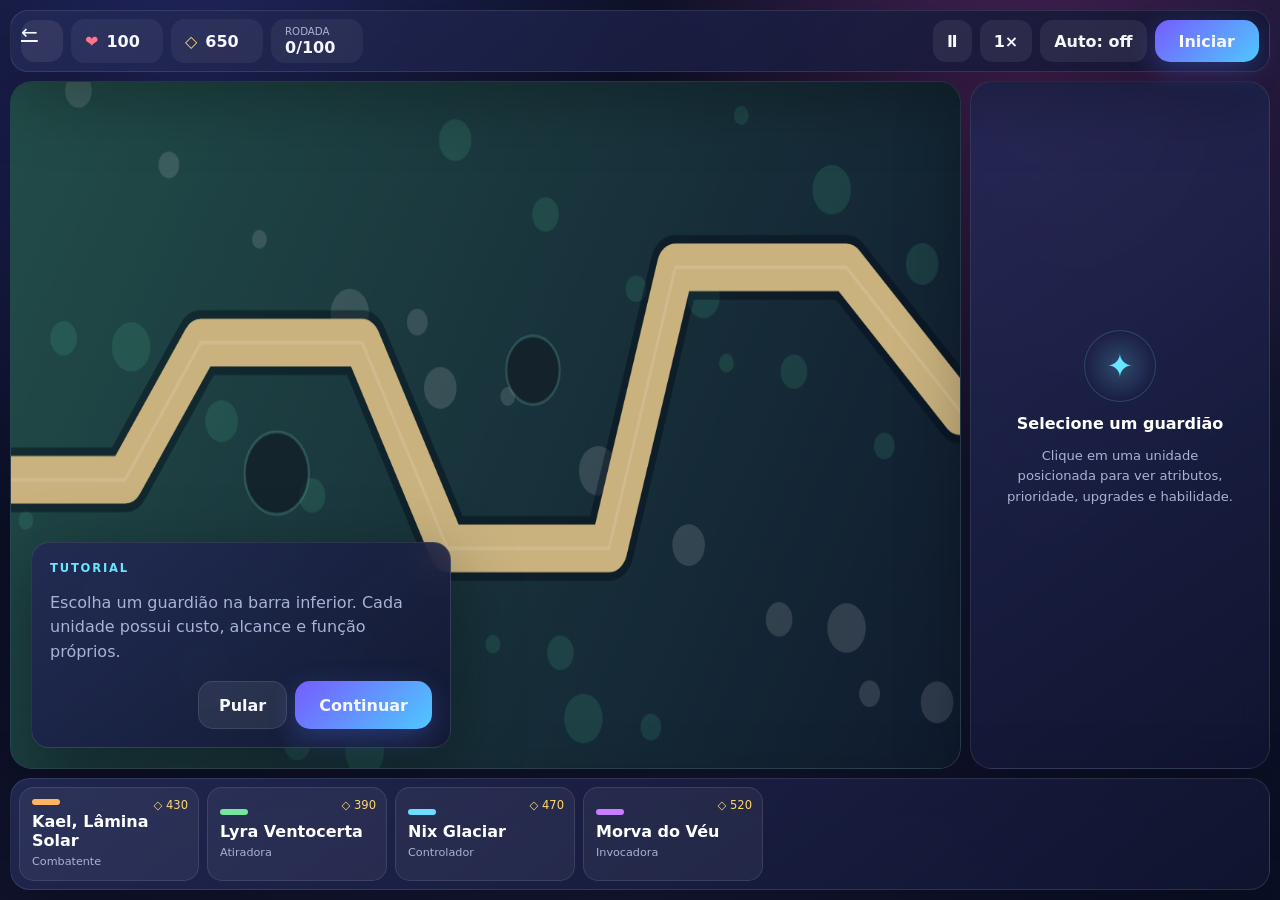
==== game.html @ 0b50af87 "Add files via upload" ====
<!DOCTYPE html>
<html lang="pt-BR">
<head>
  <meta charset="UTF-8">
  <meta name="viewport" content="width=device-width, initial-scale=1.0, viewport-fit=cover">
  <meta name="theme-color" content="#101326">
  <title>Batalha — Astral Bastion TD</title>
  <link rel="stylesheet" href="./css/global.css">
  <link rel="stylesheet" href="./css/game.css">
  <link rel="stylesheet" href="./css/animations.css">
  <link rel="stylesheet" href="./css/responsive.css">
</head>
<body class="game-body">
  <div class="game-app">
    <header class="battle-hud glass">
      <a href="./index.html" class="icon-btn hud-back" aria-label="Menu">←</a>
      <div class="hud-stat"><span>❤</span><b id="livesHud">100</b></div>
      <div class="hud-stat"><span>◇</span><b id="moneyHud">650</b></div>
      <div class="hud-stat wave"><span>Rodada</span><b><span id="waveHud">0</span>/<span id="waveMaxHud">100</span></b></div>
      <div class="hud-spacer"></div>
      <button class="hud-button" id="pauseBtn">Ⅱ</button>
      <button class="hud-button" id="speedBtn">1×</button>
      <button class="hud-button auto" id="autoBtn">Auto: off</button>
      <button class="primary-btn hud-start" id="startWaveBtn">Iniciar</button>
    </header>

    <main class="battle-layout">
      <section class="canvas-stage" id="canvasStage">
        <canvas id="gameCanvas" width="1280" height="720"></canvas>
        <div id="toastLayer" class="toast-layer"></div>
        <div id="tutorialBox" class="tutorial-box glass hidden">
          <span class="eyebrow">TUTORIAL</span>
          <p id="tutorialText"></p>
          <div><button class="secondary-btn" id="skipTutorial">Pular</button><button class="primary-btn" id="nextTutorial">Continuar</button></div>
        </div>
        <div id="resultOverlay" class="result-overlay hidden">
          <div class="result-card glass"><span class="result-icon" id="resultIcon">✦</span><h2 id="resultTitle">Vitória</h2><p id="resultSummary"></p><div class="result-stats" id="resultStats"></div><div class="result-actions"><button class="secondary-btn" id="retryBtn">Tentar novamente</button><a class="primary-btn link-btn" href="./index.html">Menu principal</a></div></div>
        </div>
      </section>

      <aside class="tower-panel glass" id="towerPanel">
        <div class="empty-selection" id="emptySelection"><div class="orb">✦</div><b>Selecione um guardião</b><p>Clique em uma unidade posicionada para ver atributos, prioridade, upgrades e habilidade.</p></div>
        <div id="towerDetails" class="hidden"></div>
      </aside>
    </main>

    <footer class="hero-dock glass" id="heroDock"></footer>
  </div>
  <script type="module" src="./js/game.js"></script>
</body>
</html>
---- css/global.css ----
:root{--bg:#0c1024;--bg2:#171a38;--panel:rgba(25,29,61,.82);--panel2:#202653;--text:#f6f7ff;--muted:#aab2d5;--cyan:#69e6ff;--violet:#9f78ff;--pink:#ff79b8;--gold:#ffd76e;--green:#73e6a8;--red:#ff758d;--border:rgba(255,255,255,.1);--shadow:0 22px 70px rgba(0,0,0,.35);--radius:24px}
*{box-sizing:border-box}html,body{margin:0;min-height:100%;font-family:Inter,ui-rounded,"Segoe UI",system-ui,sans-serif;color:var(--text);background:radial-gradient(circle at 15% 10%,#252a68 0,transparent 35%),radial-gradient(circle at 80% 10%,#4a2358 0,transparent 30%),linear-gradient(135deg,#090d20,#161938 70%,#0a1027);overflow-x:hidden}button,select,input{font:inherit}button,a{touch-action:manipulation}.glass{background:linear-gradient(145deg,rgba(35,41,86,.88),rgba(17,21,48,.84));border:1px solid var(--border);box-shadow:var(--shadow);backdrop-filter:blur(16px)}.eyebrow{display:block;color:var(--cyan);font-size:.72rem;font-weight:900;letter-spacing:.16em;text-transform:uppercase}.primary-btn,.secondary-btn,.hud-button,.icon-btn{border:0;color:var(--text);cursor:pointer;transition:.2s transform,.2s filter,.2s background}.primary-btn{display:inline-flex;align-items:center;justify-content:center;min-height:48px;padding:0 24px;border-radius:15px;background:linear-gradient(135deg,#765cff,#4ec8ff);box-shadow:0 9px 28px rgba(89,118,255,.3);font-weight:900}.primary-btn:hover,.secondary-btn:hover,.hud-button:hover,.icon-btn:hover{transform:translateY(-2px);filter:brightness(1.08)}.secondary-btn{min-height:46px;padding:0 20px;border-radius:15px;background:rgba(255,255,255,.08);border:1px solid var(--border);font-weight:800}.wide{width:100%}.icon-btn{width:42px;height:42px;border-radius:14px;background:rgba(255,255,255,.08);font-size:1.25rem}.hidden{display:none!important}.link-btn{text-decoration:none}.tag{display:inline-flex;padding:5px 9px;border-radius:999px;background:rgba(105,230,255,.1);border:1px solid rgba(105,230,255,.2);color:var(--cyan);font-size:.72rem;font-weight:800}.progress-track{width:100%;height:10px;border-radius:999px;background:rgba(255,255,255,.08);overflow:hidden}.progress-fill{height:100%;width:0;background:linear-gradient(90deg,var(--violet),var(--cyan));border-radius:inherit}.rarity-common{color:#d5daea}.rarity-uncommon{color:#79e6a5}.rarity-rare{color:#6dbdff}.rarity-epic{color:#bd7cff}.rarity-legendary{color:#ffd56a}.rarity-mythic{color:#ff82c2}dialog::backdrop{background:rgba(4,7,20,.78);backdrop-filter:blur(7px)}
---- css/game.css ----
.game-body{overflow:hidden}.game-app{height:100dvh;padding:10px;display:grid;grid-template-rows:auto 1fr auto;gap:9px}.battle-hud{min-height:62px;border-radius:18px;padding:8px 10px;display:flex;align-items:center;gap:8px;z-index:5}.hud-stat{height:44px;padding:0 14px;border-radius:14px;background:rgba(255,255,255,.055);display:flex;align-items:center;gap:8px;min-width:92px}.hud-stat>span{color:var(--red)}.hud-stat:nth-of-type(2)>span{color:var(--gold)}.hud-stat.wave{display:flex;flex-direction:column;gap:1px;justify-content:center;align-items:flex-start}.hud-stat.wave>span{color:var(--muted);font-size:.64rem;text-transform:uppercase}.hud-spacer{flex:1}.hud-button{height:42px;padding:0 14px;border-radius:13px;background:rgba(255,255,255,.07);font-weight:900}.hud-button.active{background:rgba(105,230,255,.17);box-shadow:inset 0 0 0 1px rgba(105,230,255,.25)}.hud-start{min-height:42px}.battle-layout{min-height:0;display:grid;grid-template-columns:minmax(0,1fr) 300px;gap:9px}.canvas-stage{position:relative;min-height:0;border-radius:22px;overflow:hidden;background:#142f3e;box-shadow:var(--shadow);border:1px solid var(--border)}#gameCanvas{display:block;width:100%;height:100%;touch-action:none;cursor:crosshair}.tower-panel{min-height:0;border-radius:22px;padding:18px;overflow:auto}.empty-selection{height:100%;display:grid;place-items:center;align-content:center;text-align:center;color:var(--muted);padding:15px}.empty-selection .orb{width:72px;height:72px;border-radius:50%;display:grid;place-items:center;font-size:2rem;color:var(--cyan);background:radial-gradient(circle,rgba(105,230,255,.22),transparent 70%);border:1px solid rgba(105,230,255,.2);margin-bottom:12px}.empty-selection b{color:#fff}.empty-selection p{font-size:.82rem;line-height:1.55}.tower-head{display:flex;justify-content:space-between;gap:10px;align-items:flex-start}.tower-head h2{margin:4px 0}.tower-level{padding:6px 9px;border-radius:10px;background:rgba(255,255,255,.07);font-size:.72rem}.stat-list{display:grid;grid-template-columns:1fr 1fr;gap:8px;margin:15px 0}.stat-box{padding:10px;border-radius:13px;background:rgba(255,255,255,.055)}.stat-box span{font-size:.66rem;color:var(--muted);display:block}.stat-box b{font-size:.93rem}.priority-row{margin:15px 0}.priority-row label{display:block;color:var(--muted);font-size:.72rem;margin-bottom:6px}.priority-row select{width:100%;padding:10px;border-radius:12px;background:#11162f;color:#fff;border:1px solid var(--border)}.upgrade-path{padding:12px;margin:8px 0;border-radius:14px;background:rgba(255,255,255,.045);border:1px solid var(--border)}.upgrade-path .up-head{display:flex;justify-content:space-between;gap:8px}.upgrade-path small{color:var(--muted)}.upgrade-path button{width:100%;margin-top:8px;padding:9px;border-radius:11px;border:0;background:rgba(105,230,255,.12);color:#c7f7ff;font-weight:800;cursor:pointer}.upgrade-path button:disabled{opacity:.45;cursor:not-allowed}.ability-btn{width:100%;margin-top:10px;min-height:44px;border:0;border-radius:13px;background:linear-gradient(135deg,#9a63ff,#e65fa8);color:#fff;font-weight:900;cursor:pointer;position:relative;overflow:hidden}.ability-btn:disabled{filter:saturate(.4);opacity:.65}.ability-cooldown{position:absolute;inset:0;background:rgba(8,9,25,.66);transform-origin:bottom}.sell-btn{width:100%;margin-top:9px;padding:10px;border-radius:12px;border:1px solid rgba(255,117,141,.24);background:rgba(255,117,141,.08);color:#ffafbd;font-weight:800;cursor:pointer}.hero-dock{min-height:88px;border-radius:20px;padding:8px;display:flex;gap:8px;overflow-x:auto;z-index:6}.hero-card{min-width:160px;max-width:180px;flex:1;padding:11px 12px;border-radius:15px;border:1px solid var(--border);background:rgba(255,255,255,.055);color:#fff;text-align:left;cursor:pointer;position:relative}.hero-card.selected{border-color:var(--cyan);box-shadow:0 0 0 1px rgba(105,230,255,.2),0 0 25px rgba(105,230,255,.1)}.hero-card.locked{opacity:.45}.hero-card b{display:block}.hero-card small{color:var(--muted);font-size:.7rem}.hero-card .cost{position:absolute;right:10px;top:10px;color:var(--gold);font-size:.72rem}.hero-color{width:28px;height:6px;border-radius:99px;margin-bottom:7px}.toast-layer{position:absolute;left:50%;top:15px;transform:translateX(-50%);z-index:8;display:grid;gap:7px;pointer-events:none}.toast{background:rgba(14,18,40,.92);border:1px solid var(--border);padding:10px 15px;border-radius:13px;box-shadow:0 8px 30px rgba(0,0,0,.28);animation:toastIn .25s ease}.tutorial-box{position:absolute;z-index:9;left:20px;bottom:20px;width:min(420px,calc(100% - 40px));padding:18px;border-radius:18px}.tutorial-box p{color:var(--muted);line-height:1.55}.tutorial-box>div{display:flex;justify-content:flex-end;gap:8px}.result-overlay{position:absolute;z-index:12;inset:0;background:rgba(5,8,20,.72);display:grid;place-items:center;padding:20px;backdrop-filter:blur(7px)}.result-card{width:min(530px,100%);padding:28px;border-radius:26px;text-align:center}.result-icon{font-size:3rem;color:var(--gold)}.result-card h2{font-size:2.3rem;margin:8px}.result-card p{color:var(--muted)}.result-stats{display:grid;grid-template-columns:repeat(2,1fr);gap:8px;margin:18px 0}.result-stats div{padding:11px;border-radius:13px;background:rgba(255,255,255,.055)}.result-stats span{display:block;font-size:.68rem;color:var(--muted)}.result-actions{display:flex;gap:8px;justify-content:center}.result-actions>*{flex:1}
---- css/animations.css ----
@keyframes pulseSoft{0%,100%{box-shadow:0 9px 28px rgba(89,118,255,.3)}50%{box-shadow:0 9px 40px rgba(89,185,255,.55)}}@keyframes toastIn{from{opacity:0;transform:translateY(-8px)}to{opacity:1;transform:none}}@keyframes fadeUp{from{opacity:0;transform:translateY(12px)}to{opacity:1;transform:none}}.pulse-soft{animation:pulseSoft 2.4s ease-in-out infinite}.menu-card,.hero-panel{animation:fadeUp .5s ease both}.menu-card:nth-child(2){animation-delay:.04s}.menu-card:nth-child(3){animation-delay:.08s}.menu-card:nth-child(4){animation-delay:.12s}.menu-card:nth-child(5){animation-delay:.16s}.menu-card:nth-child(6){animation-delay:.2s}.menu-card:nth-child(7){animation-delay:.24s}.menu-card:nth-child(8){animation-delay:.28s}
---- css/responsive.css ----
@media(max-width:900px){.menu-shell{grid-template-columns:1fr}.hero-panel{min-height:460px}.battle-layout{grid-template-columns:1fr}.tower-panel{position:absolute;right:12px;top:84px;bottom:104px;width:min(330px,calc(100% - 24px));z-index:10;transform:translateX(calc(100% + 20px));transition:.25s transform}.tower-panel.mobile-open{transform:none}.canvas-stage{grid-column:1}.hud-stat{min-width:auto}.hud-stat.wave{min-width:70px}.hud-button.auto{display:none}}
@media(max-width:640px){.menu-body{padding:10px}.topbar{padding:10px}.brand-mark{width:40px;height:40px}.brand h1{font-size:.92rem}.resource{min-width:66px;padding:0 8px}.menu-shell{margin:12px auto}.hero-panel{padding:26px;min-height:430px}.hero-panel h2{font-size:2.65rem}.mini-stats{gap:18px}.nav-grid{gap:8px}.menu-card{min-height:118px;padding:14px;grid-template-columns:42px 1fr;column-gap:10px}.menu-icon{width:40px;height:40px}.menu-card small{font-size:.68rem}.content-grid{grid-template-columns:1fr}.game-app{padding:5px;gap:5px}.battle-hud{min-height:54px;border-radius:15px;padding:5px;gap:4px}.hud-back{width:36px;height:36px}.hud-stat{height:38px;padding:0 8px;font-size:.8rem}.hud-stat.wave{font-size:.75rem}.hud-spacer{display:none}.hud-button{height:38px;padding:0 9px}.hud-start{margin-left:auto;min-height:38px;padding:0 12px}.hero-dock{min-height:78px}.hero-card{min-width:135px;padding:9px}.hero-card b{font-size:.82rem}.hero-card small{font-size:.62rem}.tower-panel{top:68px;bottom:88px}.result-card{padding:20px}.result-actions{flex-direction:column}.screen-dialog{border-radius:20px}.dialog-content{padding:16px}.setting-row{align-items:flex-start;flex-direction:column}.setting-row input[type=range]{width:100%}}
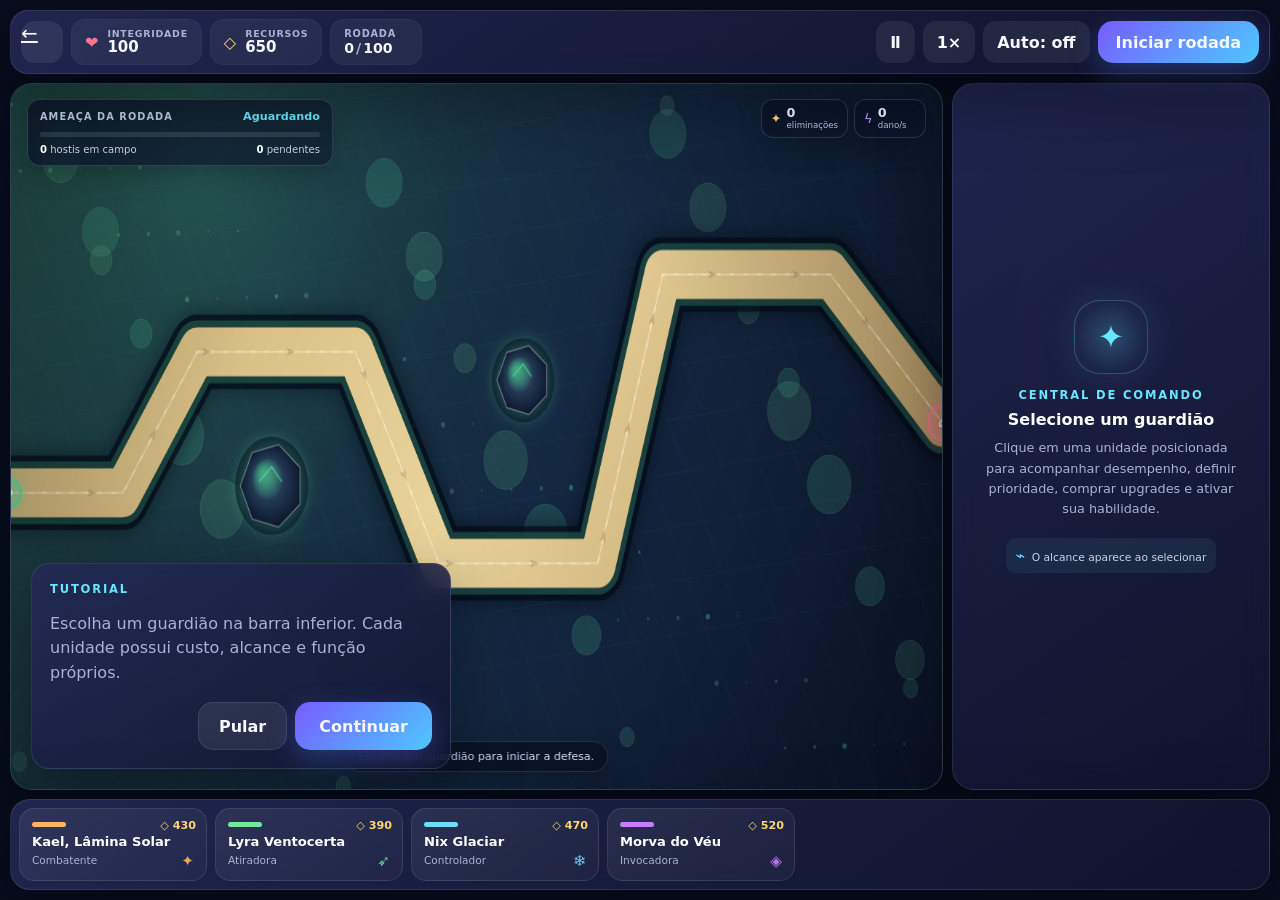
==== commit 1ec0a46c: "Melhora visuais e central de estatisticas Co-authored-by: arena-agent <297053741+arena-agent@users.n" ====
--- a/game.html
+++ b/game.html
@@ -13,20 +13,32 @@
 <body class="game-body">
   <div class="game-app">
     <header class="battle-hud glass">
-      <a href="./index.html" class="icon-btn hud-back" aria-label="Menu">←</a>
-      <div class="hud-stat"><span>❤</span><b id="livesHud">100</b></div>
-      <div class="hud-stat"><span>◇</span><b id="moneyHud">650</b></div>
-      <div class="hud-stat wave"><span>Rodada</span><b><span id="waveHud">0</span>/<span id="waveMaxHud">100</span></b></div>
+      <a href="./index.html" class="icon-btn hud-back" aria-label="Voltar ao menu" title="Menu">←</a>
+      <div class="hud-stat vital"><span aria-hidden="true">❤</span><div><small>Integridade</small><b id="livesHud">100</b></div></div>
+      <div class="hud-stat wealth"><span aria-hidden="true">◇</span><div><small>Recursos</small><b id="moneyHud">650</b></div></div>
+      <div class="hud-stat wave"><span>Rodada</span><b><span id="waveHud">0</span><i>/</i><span id="waveMaxHud">100</span></b></div>
       <div class="hud-spacer"></div>
-      <button class="hud-button" id="pauseBtn">Ⅱ</button>
-      <button class="hud-button" id="speedBtn">1×</button>
-      <button class="hud-button auto" id="autoBtn">Auto: off</button>
-      <button class="primary-btn hud-start" id="startWaveBtn">Iniciar</button>
+      <button class="hud-button" id="pauseBtn" aria-label="Pausar batalha" title="Pausar">Ⅱ</button>
+      <button class="hud-button" id="speedBtn" aria-label="Velocidade da batalha" title="Velocidade">1×</button>
+      <button class="hud-button auto" id="autoBtn" title="Iniciar rodadas automaticamente">Auto: off</button>
+      <button class="primary-btn hud-start" id="startWaveBtn">Iniciar rodada</button>
     </header>
 
     <main class="battle-layout">
-      <section class="canvas-stage" id="canvasStage">
+      <section class="canvas-stage" id="canvasStage" aria-label="Campo de batalha">
         <canvas id="gameCanvas" width="1280" height="720"></canvas>
+        <div class="battle-intel" aria-live="polite">
+          <div class="intel-card threat-card">
+            <div class="intel-label"><span>AMEAÇA DA RODADA</span><b id="waveThreatText">Aguardando</b></div>
+            <div class="wave-progress"><div id="waveProgressFill"></div></div>
+            <div class="intel-meta"><span><b id="enemiesAlive">0</b> hostis em campo</span><span><b id="enemiesRemaining">0</b> pendentes</span></div>
+          </div>
+          <div class="intel-stack">
+            <div class="intel-chip"><span>✦</span><b id="killsHud">0</b><small>eliminações</small></div>
+            <div class="intel-chip"><span>ϟ</span><b id="dpsHud">0</b><small>dano/s</small></div>
+          </div>
+        </div>
+        <div class="battle-hint" id="battleHint">Escolha um guardião para iniciar a defesa.</div>
         <div id="toastLayer" class="toast-layer"></div>
         <div id="tutorialBox" class="tutorial-box glass hidden">
           <span class="eyebrow">TUTORIAL</span>
@@ -34,17 +46,17 @@
           <div><button class="secondary-btn" id="skipTutorial">Pular</button><button class="primary-btn" id="nextTutorial">Continuar</button></div>
         </div>
         <div id="resultOverlay" class="result-overlay hidden">
-          <div class="result-card glass"><span class="result-icon" id="resultIcon">✦</span><h2 id="resultTitle">Vitória</h2><p id="resultSummary"></p><div class="result-stats" id="resultStats"></div><div class="result-actions"><button class="secondary-btn" id="retryBtn">Tentar novamente</button><a class="primary-btn link-btn" href="./index.html">Menu principal</a></div></div>
+          <div class="result-card glass"><span class="result-icon" id="resultIcon">✦</span><span class="eyebrow" id="resultEyebrow">RELATÓRIO DA EXPEDIÇÃO</span><h2 id="resultTitle">Vitória</h2><p id="resultSummary"></p><div class="result-highlight" id="resultHighlight"></div><div class="result-stats" id="resultStats"></div><div class="result-actions"><button class="secondary-btn" id="retryBtn">Tentar novamente</button><a class="primary-btn link-btn" href="./index.html">Menu principal</a></div></div>
         </div>
       </section>
 
       <aside class="tower-panel glass" id="towerPanel">
-        <div class="empty-selection" id="emptySelection"><div class="orb">✦</div><b>Selecione um guardião</b><p>Clique em uma unidade posicionada para ver atributos, prioridade, upgrades e habilidade.</p></div>
+        <div class="empty-selection" id="emptySelection"><div class="orb">✦</div><span class="eyebrow">CENTRAL DE COMANDO</span><b>Selecione um guardião</b><p>Clique em uma unidade posicionada para acompanhar desempenho, definir prioridade, comprar upgrades e ativar sua habilidade.</p><div class="selection-tip"><span>⌁</span> O alcance aparece ao selecionar</div></div>
         <div id="towerDetails" class="hidden"></div>
       </aside>
     </main>
 
-    <footer class="hero-dock glass" id="heroDock"></footer>
+    <footer class="hero-dock glass" id="heroDock" aria-label="Guardiões disponíveis"></footer>
   </div>
   <script type="module" src="./js/game.js"></script>
 </body>
--- a/css/game.css
+++ b/css/game.css
@@ -1 +1 @@
-.game-body{overflow:hidden}.game-app{height:100dvh;padding:10px;display:grid;grid-template-rows:auto 1fr auto;gap:9px}.battle-hud{min-height:62px;border-radius:18px;padding:8px 10px;display:flex;align-items:center;gap:8px;z-index:5}.hud-stat{height:44px;padding:0 14px;border-radius:14px;background:rgba(255,255,255,.055);display:flex;align-items:center;gap:8px;min-width:92px}.hud-stat>span{color:var(--red)}.hud-stat:nth-of-type(2)>span{color:var(--gold)}.hud-stat.wave{display:flex;flex-direction:column;gap:1px;justify-content:center;align-items:flex-start}.hud-stat.wave>span{color:var(--muted);font-size:.64rem;text-transform:uppercase}.hud-spacer{flex:1}.hud-button{height:42px;padding:0 14px;border-radius:13px;background:rgba(255,255,255,.07);font-weight:900}.hud-button.active{background:rgba(105,230,255,.17);box-shadow:inset 0 0 0 1px rgba(105,230,255,.25)}.hud-start{min-height:42px}.battle-layout{min-height:0;display:grid;grid-template-columns:minmax(0,1fr) 300px;gap:9px}.canvas-stage{position:relative;min-height:0;border-radius:22px;overflow:hidden;background:#142f3e;box-shadow:var(--shadow);border:1px solid var(--border)}#gameCanvas{display:block;width:100%;height:100%;touch-action:none;cursor:crosshair}.tower-panel{min-height:0;border-radius:22px;padding:18px;overflow:auto}.empty-selection{height:100%;display:grid;place-items:center;align-content:center;text-align:center;color:var(--muted);padding:15px}.empty-selection .orb{width:72px;height:72px;border-radius:50%;display:grid;place-items:center;font-size:2rem;color:var(--cyan);background:radial-gradient(circle,rgba(105,230,255,.22),transparent 70%);border:1px solid rgba(105,230,255,.2);margin-bottom:12px}.empty-selection b{color:#fff}.empty-selection p{font-size:.82rem;line-height:1.55}.tower-head{display:flex;justify-content:space-between;gap:10px;align-items:flex-start}.tower-head h2{margin:4px 0}.tower-level{padding:6px 9px;border-radius:10px;background:rgba(255,255,255,.07);font-size:.72rem}.stat-list{display:grid;grid-template-columns:1fr 1fr;gap:8px;margin:15px 0}.stat-box{padding:10px;border-radius:13px;background:rgba(255,255,255,.055)}.stat-box span{font-size:.66rem;color:var(--muted);display:block}.stat-box b{font-size:.93rem}.priority-row{margin:15px 0}.priority-row label{display:block;color:var(--muted);font-size:.72rem;margin-bottom:6px}.priority-row select{width:100%;padding:10px;border-radius:12px;background:#11162f;color:#fff;border:1px solid var(--border)}.upgrade-path{padding:12px;margin:8px 0;border-radius:14px;background:rgba(255,255,255,.045);border:1px solid var(--border)}.upgrade-path .up-head{display:flex;justify-content:space-between;gap:8px}.upgrade-path small{color:var(--muted)}.upgrade-path button{width:100%;margin-top:8px;padding:9px;border-radius:11px;border:0;background:rgba(105,230,255,.12);color:#c7f7ff;font-weight:800;cursor:pointer}.upgrade-path button:disabled{opacity:.45;cursor:not-allowed}.ability-btn{width:100%;margin-top:10px;min-height:44px;border:0;border-radius:13px;background:linear-gradient(135deg,#9a63ff,#e65fa8);color:#fff;font-weight:900;cursor:pointer;position:relative;overflow:hidden}.ability-btn:disabled{filter:saturate(.4);opacity:.65}.ability-cooldown{position:absolute;inset:0;background:rgba(8,9,25,.66);transform-origin:bottom}.sell-btn{width:100%;margin-top:9px;padding:10px;border-radius:12px;border:1px solid rgba(255,117,141,.24);background:rgba(255,117,141,.08);color:#ffafbd;font-weight:800;cursor:pointer}.hero-dock{min-height:88px;border-radius:20px;padding:8px;display:flex;gap:8px;overflow-x:auto;z-index:6}.hero-card{min-width:160px;max-width:180px;flex:1;padding:11px 12px;border-radius:15px;border:1px solid var(--border);background:rgba(255,255,255,.055);color:#fff;text-align:left;cursor:pointer;position:relative}.hero-card.selected{border-color:var(--cyan);box-shadow:0 0 0 1px rgba(105,230,255,.2),0 0 25px rgba(105,230,255,.1)}.hero-card.locked{opacity:.45}.hero-card b{display:block}.hero-card small{color:var(--muted);font-size:.7rem}.hero-card .cost{position:absolute;right:10px;top:10px;color:var(--gold);font-size:.72rem}.hero-color{width:28px;height:6px;border-radius:99px;margin-bottom:7px}.toast-layer{position:absolute;left:50%;top:15px;transform:translateX(-50%);z-index:8;display:grid;gap:7px;pointer-events:none}.toast{background:rgba(14,18,40,.92);border:1px solid var(--border);padding:10px 15px;border-radius:13px;box-shadow:0 8px 30px rgba(0,0,0,.28);animation:toastIn .25s ease}.tutorial-box{position:absolute;z-index:9;left:20px;bottom:20px;width:min(420px,calc(100% - 40px));padding:18px;border-radius:18px}.tutorial-box p{color:var(--muted);line-height:1.55}.tutorial-box>div{display:flex;justify-content:flex-end;gap:8px}.result-overlay{position:absolute;z-index:12;inset:0;background:rgba(5,8,20,.72);display:grid;place-items:center;padding:20px;backdrop-filter:blur(7px)}.result-card{width:min(530px,100%);padding:28px;border-radius:26px;text-align:center}.result-icon{font-size:3rem;color:var(--gold)}.result-card h2{font-size:2.3rem;margin:8px}.result-card p{color:var(--muted)}.result-stats{display:grid;grid-template-columns:repeat(2,1fr);gap:8px;margin:18px 0}.result-stats div{padding:11px;border-radius:13px;background:rgba(255,255,255,.055)}.result-stats span{display:block;font-size:.68rem;color:var(--muted)}.result-actions{display:flex;gap:8px;justify-content:center}.result-actions>*{flex:1}
+.game-body{overflow:hidden;background:#080d1d}.game-app{height:100dvh;padding:10px;display:grid;grid-template-rows:auto minmax(0,1fr) auto;gap:9px}.battle-hud{min-height:64px;border-radius:18px;padding:8px 10px;display:flex;align-items:center;gap:8px;z-index:15}.hud-stat{height:46px;padding:0 13px;border-radius:14px;background:rgba(255,255,255,.055);display:flex;align-items:center;gap:9px;min-width:104px;border:1px solid rgba(255,255,255,.035)}.hud-stat>span{font-size:1rem;color:var(--red)}.hud-stat.wealth>span{color:var(--gold)}.hud-stat small{display:block;color:var(--muted);font-size:.59rem;font-weight:800;letter-spacing:.08em;text-transform:uppercase}.hud-stat b{display:block;font-size:.94rem;line-height:1.1}.hud-stat.wave{min-width:92px;display:flex;flex-direction:column;gap:2px;justify-content:center;align-items:flex-start}.hud-stat.wave>span{font-size:.61rem;font-weight:800;letter-spacing:.08em;text-transform:uppercase;color:var(--muted)}.hud-stat.wave b{font-size:.88rem}.hud-stat.wave i{font-style:normal;color:var(--muted);padding:0 2px}.hud-spacer{flex:1}.hud-button{height:42px;padding:0 14px;border-radius:13px;background:rgba(255,255,255,.07);font-weight:900}.hud-button.active{background:rgba(105,230,255,.17);box-shadow:inset 0 0 0 1px rgba(105,230,255,.25)}.hud-start{min-height:42px;padding-inline:18px}.hud-start:disabled{opacity:.6;cursor:not-allowed;filter:saturate(.4)}.battle-layout{min-height:0;display:grid;grid-template-columns:minmax(0,1fr) 318px;gap:9px}.canvas-stage{position:relative;min-height:0;border-radius:22px;overflow:hidden;background:#142f3e;box-shadow:var(--shadow);border:1px solid var(--border);isolation:isolate}.canvas-stage:after{content:"";position:absolute;inset:0;z-index:2;pointer-events:none;background:radial-gradient(circle at center,transparent 42%,rgba(3,8,22,.26) 100%);mix-blend-mode:multiply}#gameCanvas{position:absolute;inset:0;display:block;width:100%;height:100%;touch-action:none;cursor:crosshair}.battle-intel{position:absolute;z-index:4;left:16px;right:16px;top:15px;display:flex;align-items:flex-start;justify-content:space-between;gap:12px;pointer-events:none}.intel-card,.intel-chip{background:linear-gradient(145deg,rgba(10,17,38,.78),rgba(12,20,43,.57));border:1px solid rgba(204,231,255,.17);box-shadow:0 10px 26px rgba(0,0,0,.2);backdrop-filter:blur(9px)}.threat-card{width:min(306px,55%);padding:10px 12px;border-radius:13px}.intel-label{display:flex;justify-content:space-between;align-items:baseline;gap:8px}.intel-label span{font-size:.61rem;letter-spacing:.11em;font-weight:900;color:#bdcaec}.intel-label b{font-size:.7rem;color:var(--cyan);white-space:nowrap}.wave-progress{height:5px;border-radius:9px;background:rgba(255,255,255,.11);overflow:hidden;margin:9px 0 7px}.wave-progress>div{height:100%;width:0;border-radius:inherit;background:linear-gradient(90deg,var(--cyan),#9882ff);box-shadow:0 0 12px rgba(105,230,255,.8);transition:width .25s ease}.intel-meta{display:flex;justify-content:space-between;gap:8px;font-size:.63rem;color:#c7d0ea}.intel-meta b{color:#fff}.intel-stack{display:flex;gap:6px}.intel-chip{min-width:72px;padding:7px 9px;border-radius:12px;display:grid;grid-template-columns:auto 1fr;column-gap:5px;align-items:center}.intel-chip span{grid-row:1/3;color:var(--gold);font-size:.82rem}.intel-chip:nth-child(2) span{color:#c79cff}.intel-chip b{font-size:.8rem;line-height:1}.intel-chip small{font-size:.54rem;color:#bdcaec;white-space:nowrap}.battle-hint{position:absolute;z-index:4;left:50%;bottom:17px;transform:translateX(-50%);max-width:calc(100% - 30px);padding:8px 13px;border-radius:999px;background:rgba(9,14,31,.66);border:1px solid rgba(255,255,255,.12);backdrop-filter:blur(8px);color:#d8e4ff;text-align:center;font-size:.69rem;box-shadow:0 8px 25px rgba(0,0,0,.2);pointer-events:none;transition:opacity .2s}.battle-hint.hidden-hint{opacity:0}.tower-panel{min-height:0;border-radius:22px;padding:17px;overflow:auto}.empty-selection{height:100%;display:grid;place-items:center;align-content:center;text-align:center;color:var(--muted);padding:15px}.empty-selection .eyebrow{margin-bottom:8px}.empty-selection .orb{width:74px;height:74px;border-radius:26px;display:grid;place-items:center;font-size:2rem;color:var(--cyan);background:radial-gradient(circle,rgba(105,230,255,.24),rgba(105,230,255,.04) 68%);border:1px solid rgba(105,230,255,.24);margin-bottom:14px;box-shadow:0 0 35px rgba(105,230,255,.12)}.empty-selection b{color:#fff;font-size:1rem}.empty-selection p{font-size:.8rem;line-height:1.6;margin:9px 0 18px}.selection-tip{padding:8px 10px;border-radius:10px;background:rgba(105,230,255,.07);font-size:.67rem;color:#c5d6eb}.selection-tip span{color:var(--cyan);font-size:1rem;padding-right:3px}.tower-head{display:flex;justify-content:space-between;gap:10px;align-items:flex-start;padding-bottom:12px;border-bottom:1px solid var(--border)}.tower-head h2{margin:4px 0 0;font-size:1.25rem}.tower-level{padding:6px 9px;border-radius:10px;background:rgba(255,255,255,.07);font-size:.68rem;white-space:nowrap}.stat-list{display:grid;grid-template-columns:1fr 1fr;gap:8px;margin:13px 0}.stat-box{padding:10px;border-radius:13px;background:rgba(255,255,255,.055);border:1px solid rgba(255,255,255,.035)}.stat-box span{font-size:.61rem;font-weight:800;letter-spacing:.04em;text-transform:uppercase;color:var(--muted);display:block}.stat-box b{font-size:.92rem}.performance-strip{padding:11px 12px;margin:0 0 13px;border-radius:13px;background:linear-gradient(120deg,rgba(105,230,255,.09),rgba(159,120,255,.09));border:1px solid rgba(105,230,255,.12);display:grid;grid-template-columns:1fr 1fr 1fr;gap:6px}.performance-strip div{text-align:center}.performance-strip span{display:block;font-size:.57rem;color:#c2cce6;text-transform:uppercase;letter-spacing:.06em}.performance-strip b{font-size:.83rem;color:#fff}.priority-row{margin:14px 0}.priority-row label{display:block;color:var(--muted);font-size:.67rem;font-weight:800;text-transform:uppercase;letter-spacing:.06em;margin-bottom:6px}.priority-row select{width:100%;padding:10px;border-radius:12px;background:#11162f;color:#fff;border:1px solid var(--border)}.upgrade-path{padding:11px;margin:8px 0;border-radius:14px;background:rgba(255,255,255,.045);border:1px solid var(--border)}.upgrade-path .up-head{display:flex;justify-content:space-between;gap:8px}.upgrade-path small{color:var(--muted);font-size:.68rem}.upgrade-path button{width:100%;margin-top:8px;padding:9px;border-radius:11px;border:0;background:rgba(105,230,255,.12);color:#c7f7ff;font-weight:800;cursor:pointer}.upgrade-path button:disabled{opacity:.45;cursor:not-allowed}.upgrade-levels{display:flex;gap:4px;margin-top:8px}.upgrade-levels i{height:3px;flex:1;border-radius:5px;background:rgba(255,255,255,.12)}.upgrade-levels i.active{background:var(--cyan);box-shadow:0 0 7px rgba(105,230,255,.7)}.ability-copy{margin:11px 0 0;padding:10px 11px;border-left:2px solid var(--violet);background:rgba(159,120,255,.07);color:#bdc7e4;font-size:.7rem;line-height:1.4}.ability-btn{width:100%;margin-top:10px;min-height:44px;border:0;border-radius:13px;background:linear-gradient(135deg,#9a63ff,#e65fa8);color:#fff;font-weight:900;cursor:pointer;position:relative;overflow:hidden}.ability-btn:disabled{filter:saturate(.4);opacity:.65}.ability-cooldown{position:absolute;inset:0;background:rgba(8,9,25,.66);transform-origin:bottom}.sell-btn{width:100%;margin-top:9px;padding:10px;border-radius:12px;border:1px solid rgba(255,117,141,.24);background:rgba(255,117,141,.08);color:#ffafbd;font-weight:800;cursor:pointer}.hero-dock{min-height:91px;border-radius:20px;padding:8px;display:flex;gap:8px;overflow-x:auto;z-index:16}.hero-card{min-width:164px;max-width:188px;flex:1;padding:11px 12px;border-radius:15px;border:1px solid var(--border);background:linear-gradient(145deg,rgba(255,255,255,.075),rgba(255,255,255,.035));color:#fff;text-align:left;cursor:pointer;position:relative;transition:.2s transform,.2s border,.2s background}.hero-card:hover{transform:translateY(-2px);background:rgba(255,255,255,.1)}.hero-card.selected{border-color:var(--cyan);box-shadow:0 0 0 1px rgba(105,230,255,.2),0 0 25px rgba(105,230,255,.1)}.hero-card.locked{opacity:.45}.hero-card b{display:block;font-size:.82rem}.hero-card small{color:var(--muted);font-size:.66rem}.hero-card .cost{position:absolute;right:10px;top:10px;color:var(--gold);font-size:.7rem;font-weight:800}.hero-color{width:34px;height:5px;border-radius:99px;margin-bottom:7px}.hero-sigil{position:absolute;right:12px;bottom:10px;font-size:.95rem;opacity:.9}.toast-layer{position:absolute;left:50%;top:86px;transform:translateX(-50%);z-index:8;display:grid;gap:7px;pointer-events:none}.toast{background:rgba(14,18,40,.92);border:1px solid var(--border);padding:10px 15px;border-radius:13px;box-shadow:0 8px 30px rgba(0,0,0,.28);animation:toastIn .25s ease}.tutorial-box{position:absolute;z-index:9;left:20px;bottom:20px;width:min(420px,calc(100% - 40px));padding:18px;border-radius:18px}.tutorial-box p{color:var(--muted);line-height:1.55}.tutorial-box>div{display:flex;justify-content:flex-end;gap:8px}.result-overlay{position:absolute;z-index:20;inset:0;background:rgba(5,8,20,.76);display:grid;place-items:center;padding:20px;backdrop-filter:blur(7px)}.result-card{width:min(620px,100%);padding:26px;border-radius:26px;text-align:center}.result-icon{display:block;font-size:2.9rem;color:var(--gold);line-height:1}.result-card>.eyebrow{margin-top:8px}.result-card h2{font-size:2.2rem;margin:6px}.result-card p{color:var(--muted);margin:7px auto;max-width:460px;line-height:1.5}.result-highlight{margin:14px 0 0;padding:10px;border-radius:12px;background:rgba(105,230,255,.09);border:1px solid rgba(105,230,255,.12);font-size:.76rem;color:#cfeeff}.result-highlight b{color:#fff}.result-stats{display:grid;grid-template-columns:repeat(4,1fr);gap:7px;margin:12px 0 18px}.result-stats div{padding:10px 6px;border-radius:13px;background:rgba(255,255,255,.055)}.result-stats span{display:block;font-size:.6rem;text-transform:uppercase;letter-spacing:.04em;color:var(--muted)}.result-stats b{font-size:.9rem}.result-actions{display:flex;gap:8px;justify-content:center}.result-actions>*{flex:1}
--- a/css/responsive.css
+++ b/css/responsive.css
@@ -1,2 +1,3 @@
-@media(max-width:900px){.menu-shell{grid-template-columns:1fr}.hero-panel{min-height:460px}.battle-layout{grid-template-columns:1fr}.tower-panel{position:absolute;right:12px;top:84px;bottom:104px;width:min(330px,calc(100% - 24px));z-index:10;transform:translateX(calc(100% + 20px));transition:.25s transform}.tower-panel.mobile-open{transform:none}.canvas-stage{grid-column:1}.hud-stat{min-width:auto}.hud-stat.wave{min-width:70px}.hud-button.auto{display:none}}
-@media(max-width:640px){.menu-body{padding:10px}.topbar{padding:10px}.brand-mark{width:40px;height:40px}.brand h1{font-size:.92rem}.resource{min-width:66px;padding:0 8px}.menu-shell{margin:12px auto}.hero-panel{padding:26px;min-height:430px}.hero-panel h2{font-size:2.65rem}.mini-stats{gap:18px}.nav-grid{gap:8px}.menu-card{min-height:118px;padding:14px;grid-template-columns:42px 1fr;column-gap:10px}.menu-icon{width:40px;height:40px}.menu-card small{font-size:.68rem}.content-grid{grid-template-columns:1fr}.game-app{padding:5px;gap:5px}.battle-hud{min-height:54px;border-radius:15px;padding:5px;gap:4px}.hud-back{width:36px;height:36px}.hud-stat{height:38px;padding:0 8px;font-size:.8rem}.hud-stat.wave{font-size:.75rem}.hud-spacer{display:none}.hud-button{height:38px;padding:0 9px}.hud-start{margin-left:auto;min-height:38px;padding:0 12px}.hero-dock{min-height:78px}.hero-card{min-width:135px;padding:9px}.hero-card b{font-size:.82rem}.hero-card small{font-size:.62rem}.tower-panel{top:68px;bottom:88px}.result-card{padding:20px}.result-actions{flex-direction:column}.screen-dialog{border-radius:20px}.dialog-content{padding:16px}.setting-row{align-items:flex-start;flex-direction:column}.setting-row input[type=range]{width:100%}}
+@media(max-width:900px){.menu-shell{grid-template-columns:1fr}.hero-panel{min-height:460px}.battle-layout{grid-template-columns:1fr}.tower-panel{position:absolute;right:12px;top:84px;bottom:104px;width:min(340px,calc(100% - 24px));z-index:18;transform:translateX(calc(100% + 20px));transition:.25s transform}.tower-panel.mobile-open{transform:none}.canvas-stage{grid-column:1}.hud-stat{min-width:auto}.hud-stat.wave{min-width:70px}.hud-button.auto{display:none}.result-stats{grid-template-columns:repeat(4,1fr)}.battle-intel{top:13px}.stats-hero-card{grid-template-columns:1fr auto}.metrics-grid{grid-template-columns:repeat(3,1fr)}}
+@media(max-width:640px){.menu-body{padding:10px}.topbar{padding:10px}.brand-mark{width:40px;height:40px}.brand h1{font-size:.92rem}.profile-identity{display:none}.resource{min-width:62px;padding:0 8px}.menu-shell{margin:12px auto}.hero-panel{padding:26px;min-height:445px}.hero-panel h2{font-size:2.65rem}.hero-constellation{transform:scale(.72);transform-origin:top right;right:6px}.mini-stats{gap:18px}.nav-grid{gap:8px}.menu-card{min-height:118px;padding:14px;grid-template-columns:42px 1fr auto;column-gap:10px;border-radius:19px}.menu-icon{width:40px;height:40px}.menu-card small{font-size:.64rem}.menu-card>i{font-size:1rem}.content-grid{grid-template-columns:1fr}.equipment-intro{grid-template-columns:1fr}.game-app{padding:5px;gap:5px}.battle-hud{min-height:54px;border-radius:15px;padding:5px;gap:4px}.hud-back{width:36px;height:36px}.hud-stat{height:38px;padding:0 8px;font-size:.8rem}.hud-stat small{display:none}.hud-stat.wave{font-size:.75rem}.hud-spacer{display:none}.hud-button{height:38px;padding:0 9px}.hud-start{margin-left:auto;min-height:38px;padding:0 11px;font-size:.72rem}.hero-dock{min-height:78px}.hero-card{min-width:136px;padding:9px}.hero-card b{font-size:.75rem}.hero-card small{font-size:.59rem}.hero-card .cost{font-size:.64rem}.hero-sigil{font-size:.79rem!important}.tower-panel{top:68px;bottom:88px}.battle-intel{left:9px;right:9px;top:9px}.threat-card{width:calc(100% - 139px);padding:8px 9px}.intel-label span{font-size:.52rem}.intel-label b{font-size:.58rem}.intel-meta{font-size:.56rem}.intel-stack{gap:4px}.intel-chip{min-width:63px;padding:6px}.intel-chip small{font-size:.48rem}.battle-hint{bottom:10px;font-size:.58rem;padding:6px 10px}.toast-layer{top:75px}.result-card{padding:20px}.result-card h2{font-size:1.85rem}.result-stats{grid-template-columns:repeat(4,1fr);gap:5px}.result-stats div{padding:8px 3px}.result-stats span{font-size:.5rem}.result-stats b{font-size:.73rem}.result-actions{flex-direction:column}.screen-dialog{border-radius:20px}.dialog-content{padding:15px}.setting-row{align-items:flex-start;flex-direction:column}.setting-row input[type=range]{width:100%}.stats-hero-card{grid-template-columns:1fr;padding:17px}.win-gauge{width:75px;height:75px;justify-self:start}.metrics-grid{grid-template-columns:repeat(2,1fr)}.metric-card{min-height:88px;padding:12px}.history-row{grid-template-columns:30px 1fr}.history-numbers{grid-column:2;justify-content:flex-start;text-align:left}.analytics-head{align-items:flex-start;flex-direction:column}.analytics-head>span{text-align:left}.battle-chart{gap:7px}.chart-column b{font-size:.58rem}}
+@media(max-width:390px){.hud-stat.wealth{display:none}.hud-start{padding:0 8px}.battle-hint{display:none}.hero-actions{flex-direction:column}.hero-actions>*{width:100%}}
